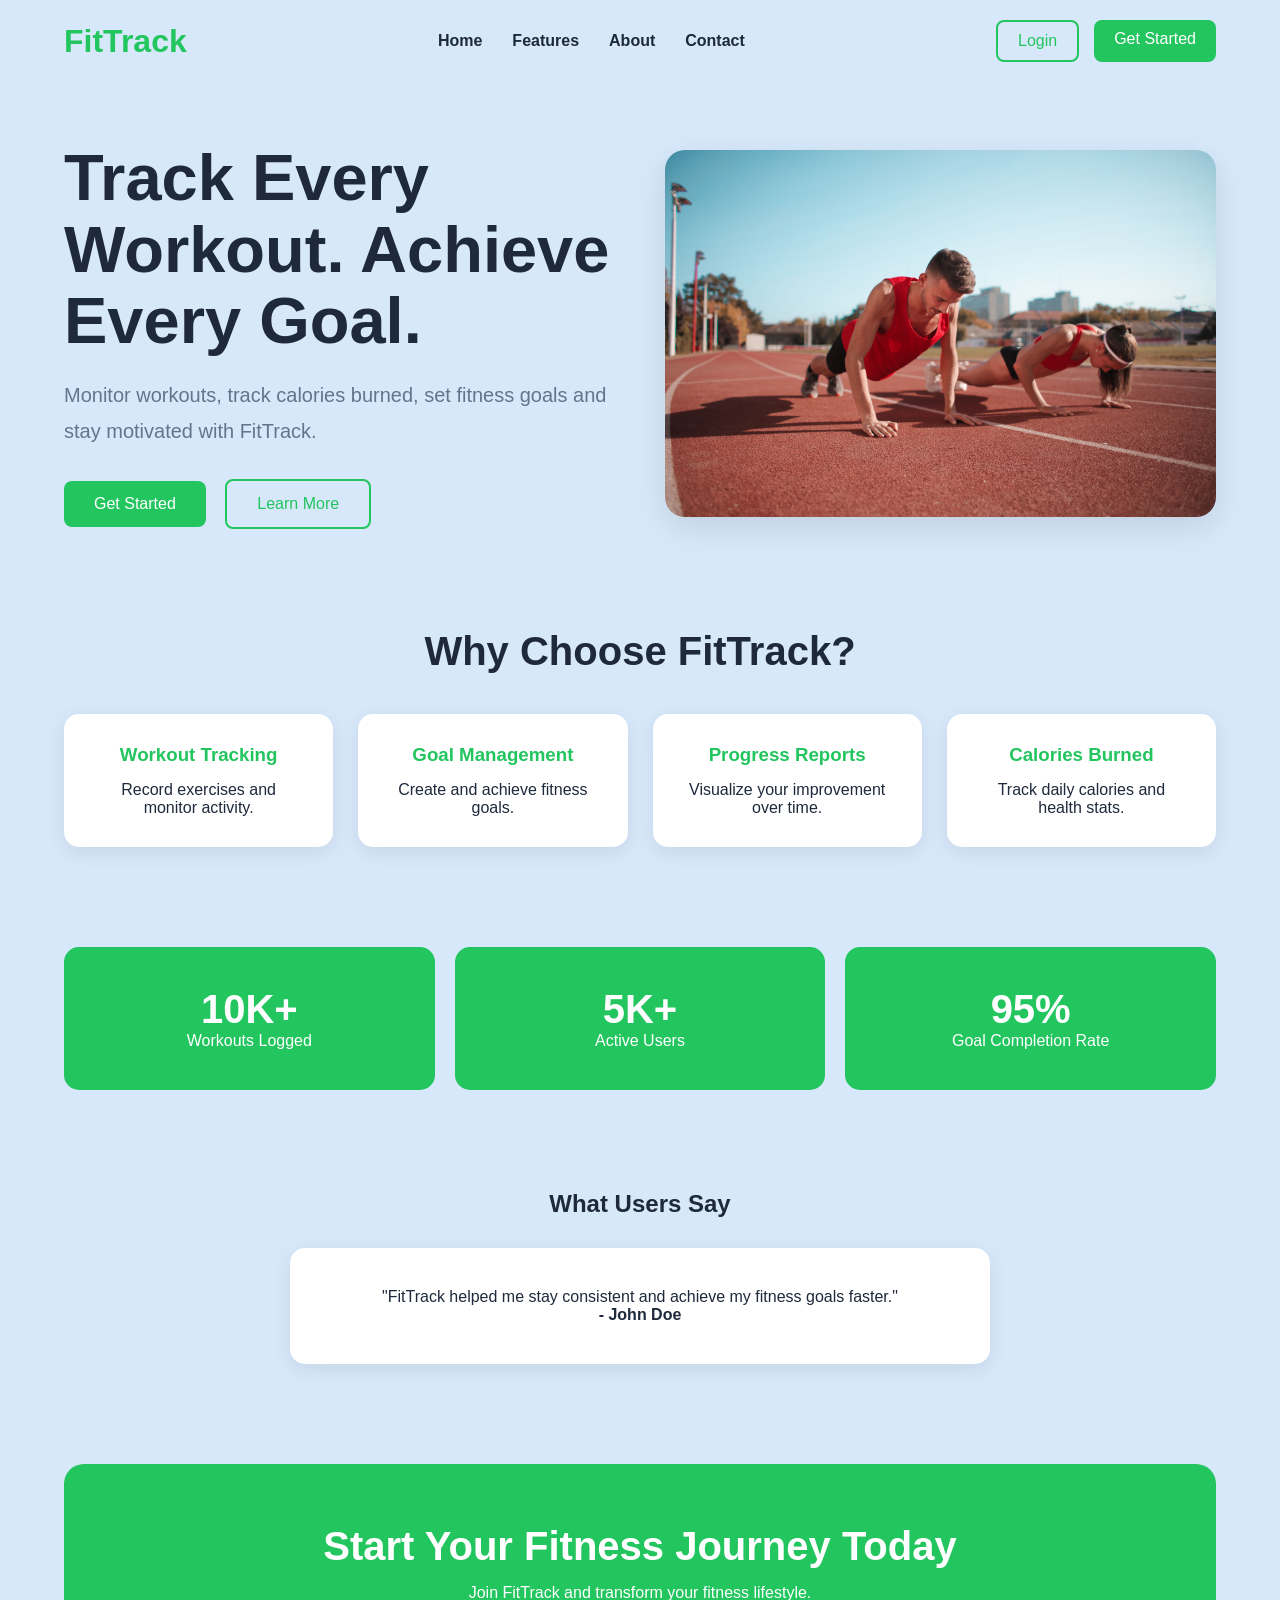
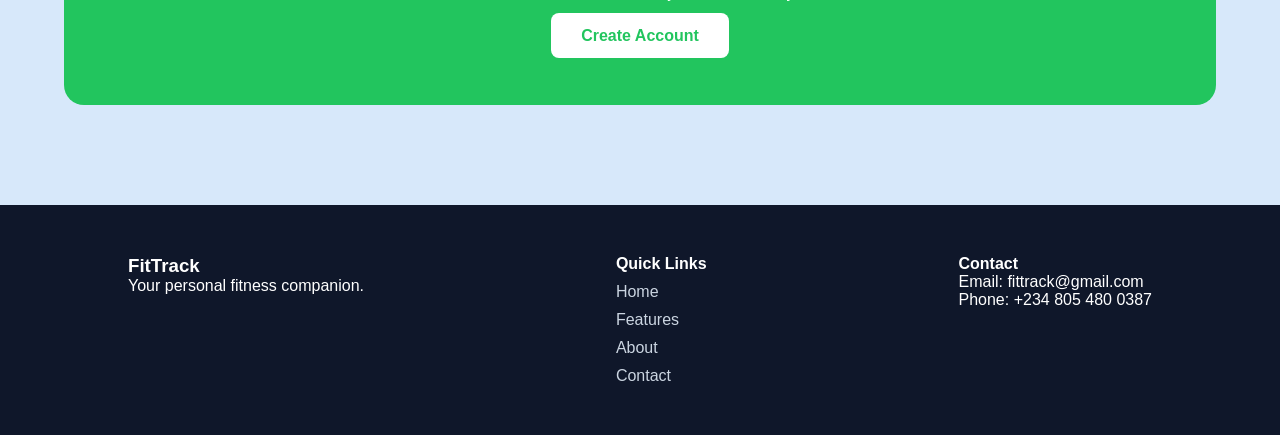
==== index.html @ b2edcb69 "first upload" ====
<!DOCTYPE html>
<html lang="en">
<head>
    <meta charset="UTF-8">
    <meta name="viewport" content="width=device-width, initial-scale=1.0">
    <title>FitTrack</title>
    <link rel="stylesheet" href="./css/register.css">
</head>
<body>

    <!-- Navbar -->
    <nav class="navbar">

        <div class="logo">
            <h2>FitTrack</h2>
        </div>

        <ul class="nav-links">
            <li><a href="register.html">Home</a></li>
            <li><a href="fetures.html">Features</a></li>
            <li><a href="about.html">About</a></li>
            <li><a href="contact us.html">Contact</a></li>
        </ul>

        <div class="buttons">
            <a href="login.html" class="login-btn">Login</a>
            <a href="register.html" class="register-btn">Get Started</a>
        </div>

    </nav>

    <!-- Hero -->
    <section class="hero">

        <div class="hero-text">

            <h1>
                Track Every Workout.
                Achieve Every Goal.
            </h1>

            <p>
                Monitor workouts, track calories burned,
                set fitness goals and stay motivated with FitTrack.
            </p>

            <div class="hero-buttons">
                <a href="register.html">Get Started</a>
                <a href="about.html">Learn More</a>
            </div>

        </div>

        <div class="hero-image">

            <img src="./html/pexels-olly-3763875.jpg" alt="Fitness">

        </div>

    </section>

    <!-- Features -->
    <section class="features">

        <h2>Why Choose FitTrack?</h2>

        <div class="feature-container">

            <div class="feature-card">
                <h3>Workout Tracking</h3>
                <p>Record exercises and monitor activity.</p>
            </div>

            <div class="feature-card">
                <h3>Goal Management</h3>
                <p>Create and achieve fitness goals.</p>
            </div>

            <div class="feature-card">
                <h3>Progress Reports</h3>
                <p>Visualize your improvement over time.</p>
            </div>

            <div class="feature-card">
                <h3>Calories Burned</h3>
                <p>Track daily calories and health stats.</p>
            </div>

        </div>

    </section>

    <!-- Stats -->
    <section class="stats">

        <div class="stat-box">
            <h2>10K+</h2>
            <p>Workouts Logged</p>
        </div>

        <div class="stat-box">
            <h2>5K+</h2>
            <p>Active Users</p>
        </div>

        <div class="stat-box">
            <h2>95%</h2>
            <p>Goal Completion Rate</p>
        </div>

    </section>

    <!-- Testimonial -->
    <section class="testimonial">

        <h2>What Users Say</h2>

        <div class="testimonial-card">

            <p>
                "FitTrack helped me stay consistent and
                achieve my fitness goals faster."
            </p>

            <h4>- John Doe</h4>

        </div>

    </section>

    <!-- Call To Action -->
    <section class="cta">

        <h2>Start Your Fitness Journey Today</h2>

        <p>
            Join FitTrack and transform your fitness lifestyle.
        </p>

        <a href="creat button.html">
            Create Account
        </a>

    </section>

    <!-- Footer -->
    <footer>

        <div>
            <h3>FitTrack</h3>
            <p>Your personal fitness companion.</p>
        </div>

        <div>
            <h4>Quick Links</h4>
            <a href="register.html">Home</a>
            <a href="fetures.html">Features</a>
            <a href="about.html">About</a>
            <a href="contact us.html">Contact</a>
        </div>

        <div>
            <h4>Contact</h4>
            <p>Email: fittrack@gmail.com</p>
            <p>Phone: +234 805 480 0387</p>
        </div>

    </footer>

</body>
</html>
---- css/register.css ----
*{
    margin:0;
    padding:0;
    box-sizing:border-box;
    font-family:'Segoe UI',sans-serif;
}

body{
    background:#d7e8fa;
    color:#1e293b;
}

/* NAVBAR */

.navbar{
    width:90%;
    margin:auto;
    padding:20px 0;
    display:flex;
    justify-content:space-between;
    align-items:center;
}

.logo h2{
    color:#22c55e;
    font-size:32px;
}

.nav-links{
    display:flex;
    list-style:none;
    gap:30px;
}

.nav-links a{
    text-decoration:none;
    color:#1e293b;
    font-weight:600;
}

.buttons{
    display:flex;
    gap:15px;
}

.login-btn{
    padding:10px 20px;
    border:2px solid #22c55e;
    border-radius:8px;
    text-decoration:none;
    color:#22c55e;
}

.register-btn{
    padding:10px 20px;
    background:#22c55e;
    border-radius:8px;
    text-decoration:none;
    color:white;
}

/* HERO */

.hero{
    width:90%;
    margin:60px auto;
    display:flex;
    align-items:center;
    justify-content:space-between;
    gap:50px;
}

.hero-text{
    flex:1;
}

.hero-text h1{
    font-size:65px;
    line-height:1.1;
    margin-bottom:20px;
}

.hero-text p{
    font-size:20px;
    color:#64748b;
    margin-bottom:30px;
    line-height:1.8;
}

.hero-buttons a{
    text-decoration:none;
    padding:14px 30px;
    border-radius:8px;
    margin-right:15px;
    display:inline-block;
}

.hero-buttons a:first-child{
    background:#22c55e;
    color:white;
}

.hero-buttons a:last-child{
    border:2px solid #22c55e;
    color:#22c55e;
}

.hero-image{
    flex:1;
}

.hero-image img{
    width:100%;
    border-radius:20px;
    box-shadow:0 10px 30px rgba(0,0,0,.1);
}

/* FEATURES */

.features{
    width:90%;
    margin:100px auto;
    text-align:center;
}

.features h2{
    font-size:40px;
    margin-bottom:40px;
}

.feature-container{
    display:grid;
    grid-template-columns:repeat(auto-fit,minmax(250px,1fr));
    gap:25px;
}

.feature-card{
    background:white;
    padding:30px;
    border-radius:15px;
    box-shadow:0 5px 20px rgba(0,0,0,.08);
           transition:0.3s;
}
.feature-card:hover{
        transform:translateY(-8px);
        
}

.feature-card h3{
    margin-bottom:15px;
    color:#22c55e;
}

/* STATS */

.stats{
    width:90%;
    margin:80px auto;
    display:grid;
    grid-template-columns:repeat(3,1fr);
    gap:20px;
}

.stat-box{
    background:#22c55e;
    color:white;
    text-align:center;
    padding:40px;
    border-radius:15px;
       transition:0.3s;
}
.stat-box:hover{
      transform:translateY(-8px);
      color: #0f172a;
      background-color:#d7e8fa;
}

.stat-box h2{
    font-size:40px;
}

/* TESTIMONIAL */

.testimonial{
    width:90%;
    margin:100px auto;
    text-align:center;
}

.testimonial h2{
    margin-bottom:30px;
}

.testimonial-card{
    background:white;
    padding:40px;
    border-radius:15px;
    max-width:700px;
    margin:auto;
    box-shadow:0 5px 20px rgba(0,0,0,.08);
       transition:0.3s;
}


/* CTA */

.cta{
    width:90%;
    margin:100px auto;
    text-align:center;
    background:#22c55e;
    color:white;
    padding:60px;
    border-radius:20px;
}

.cta h2{
    font-size:40px;
    margin-bottom:15px;
}

.cta p{
    margin-bottom:25px;
}

.cta a{
    background:white;
    color:#22c55e;
    padding:14px 30px;
    text-decoration:none;
    border-radius:8px;
    font-weight:bold;
}

/* FOOTER */

footer{
    background:#0f172a;
    color:white;
    padding:50px 10%;
    display:flex;
    justify-content:space-between;
    flex-wrap:wrap;
    gap:30px;
}

footer a{
    display:block;
    color:#cbd5e1;
    text-decoration:none;
    margin-top:10px;
}

/* RESPONSIVE */

@media(max-width:900px){

    .hero{
        flex-direction:column;
    }

    .hero-text h1{
        font-size:45px;
    }

    .stats{
        grid-template-columns:1fr;
    }

    .navbar{
        flex-direction:column;
        gap:20px;
    }

}
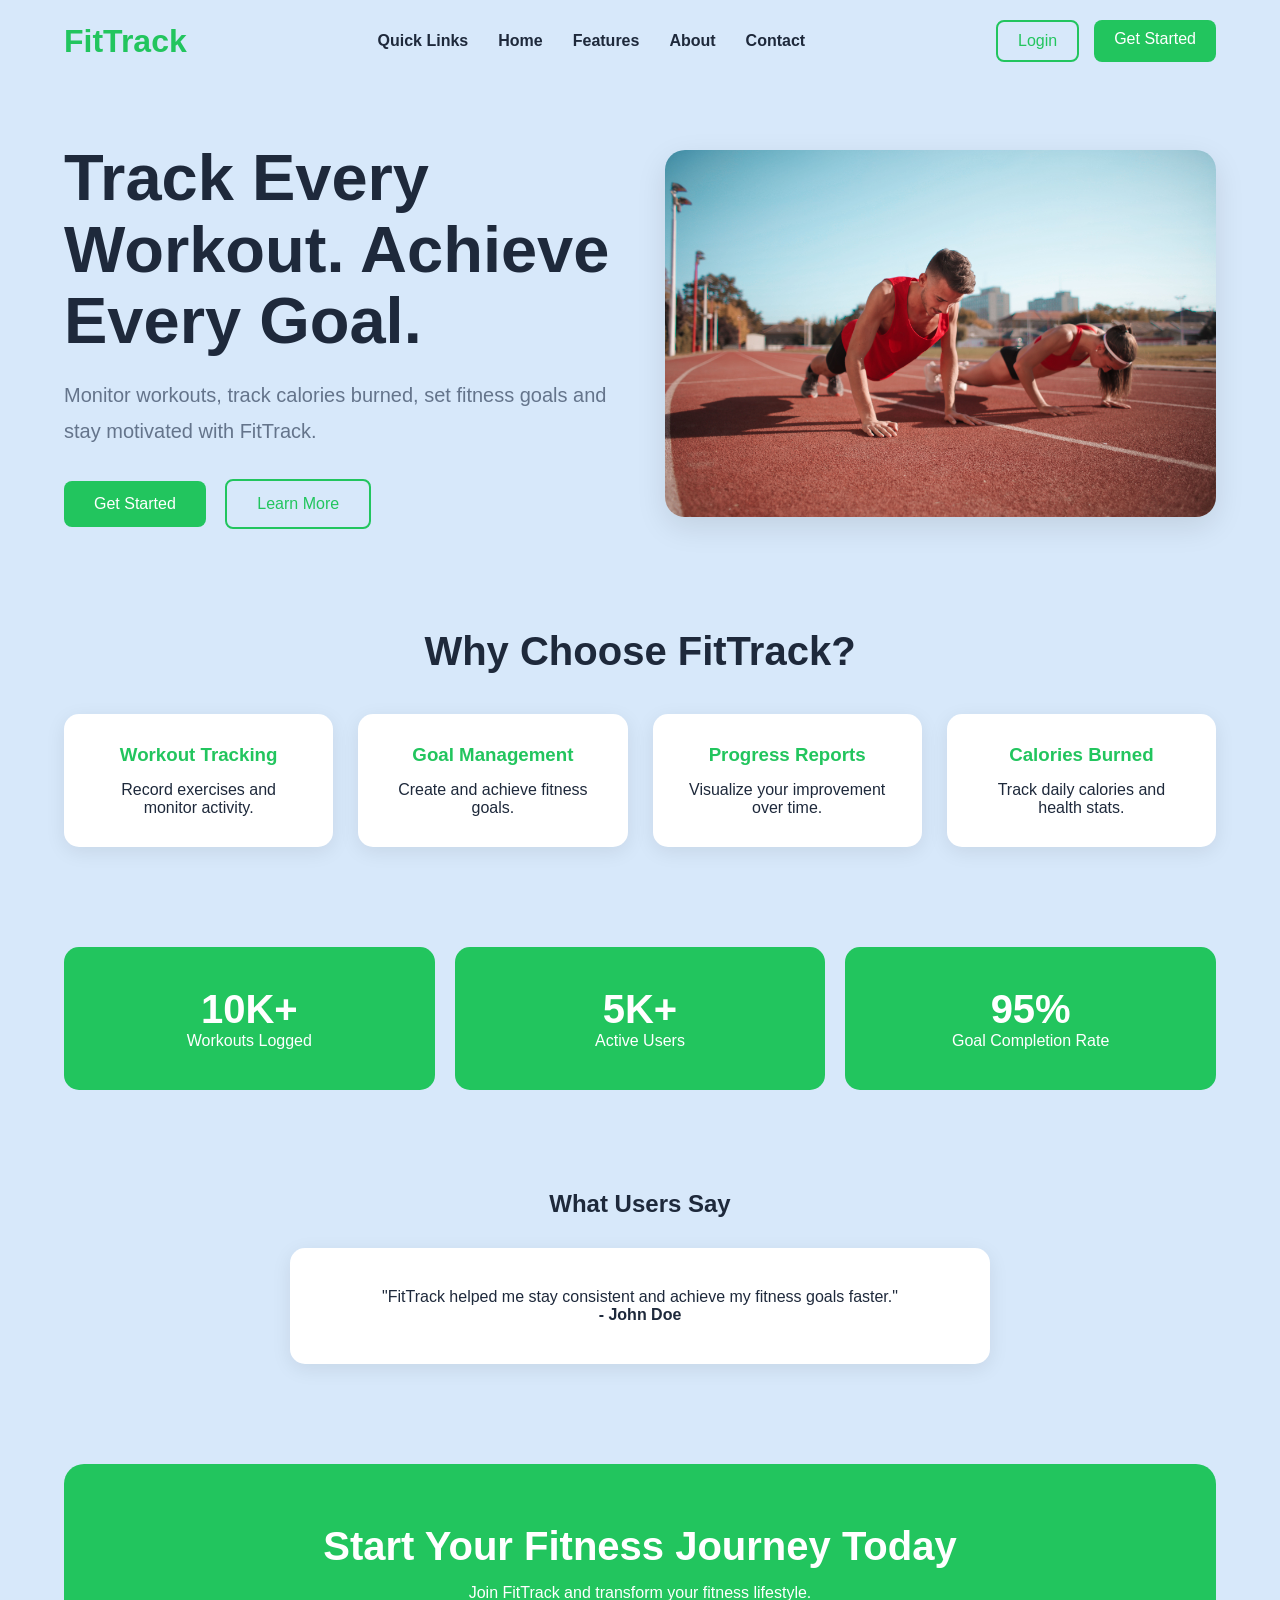
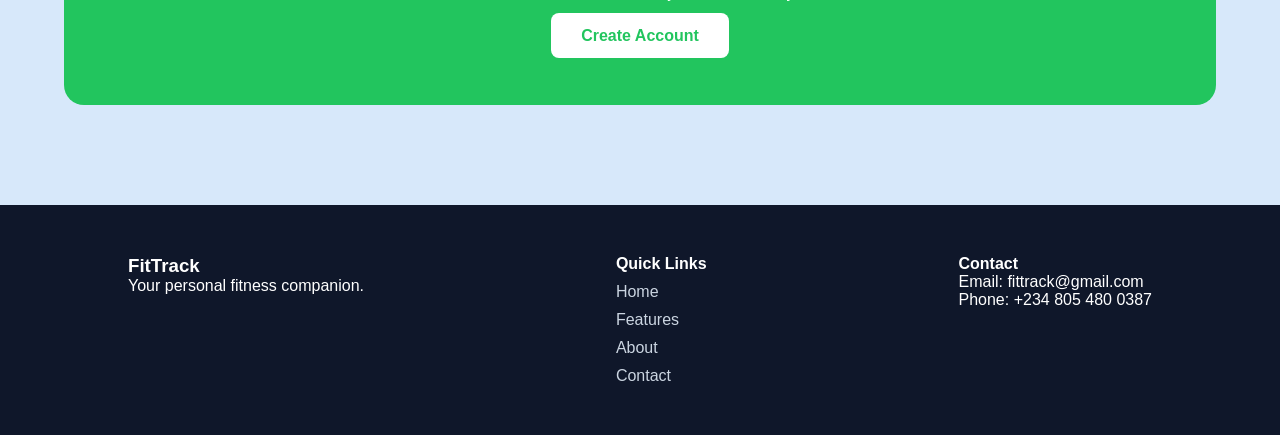
==== commit 62bf7ffe: "added a modified index.html" ====
--- a/index.html
+++ b/index.html
@@ -16,15 +16,16 @@
         </div>
 
         <ul class="nav-links">
-            <li><a href="register.html">Home</a></li>
-            <li><a href="fetures.html">Features</a></li>
-            <li><a href="about.html">About</a></li>
-            <li><a href="contact us.html">Contact</a></li>
+            <h4>Quick Links</h4>
+            <a href="/html/register.html">Home</a>
+            <a href="/html/fetures.html">Features</a>
+            <a href="/html/about.html">About</a>
+            <a href="/html/contact us.html">Contact</a>
         </ul>
 
         <div class="buttons">
-            <a href="login.html" class="login-btn">Login</a>
-            <a href="register.html" class="register-btn">Get Started</a>
+            <a href="/html/login.html" class="login-btn">Login</a>
+            <a href="/html/register.html" class="register-btn">Get Started</a>
         </div>
 
     </nav>
@@ -45,8 +46,8 @@
             </p>
 
             <div class="hero-buttons">
-                <a href="register.html">Get Started</a>
-                <a href="about.html">Learn More</a>
+                <a href="/html/creat button.html">Get Started</a>
+                <a href="/html/about.html">Learn More</a>
             </div>
 
         </div>
@@ -137,7 +138,7 @@
             Join FitTrack and transform your fitness lifestyle.
         </p>
 
-        <a href="creat button.html">
+        <a href="/html/creat button.html">
             Create Account
         </a>
 
@@ -153,10 +154,10 @@
 
         <div>
             <h4>Quick Links</h4>
-            <a href="register.html">Home</a>
-            <a href="fetures.html">Features</a>
-            <a href="about.html">About</a>
-            <a href="contact us.html">Contact</a>
+            <a href="/html/register.html">Home</a>
+            <a href="/html/fetures.html">Features</a>
+            <a href="/html/about.html">About</a>
+            <a href="/html/contact us.html">Contact</a>
         </div>
 
         <div>
